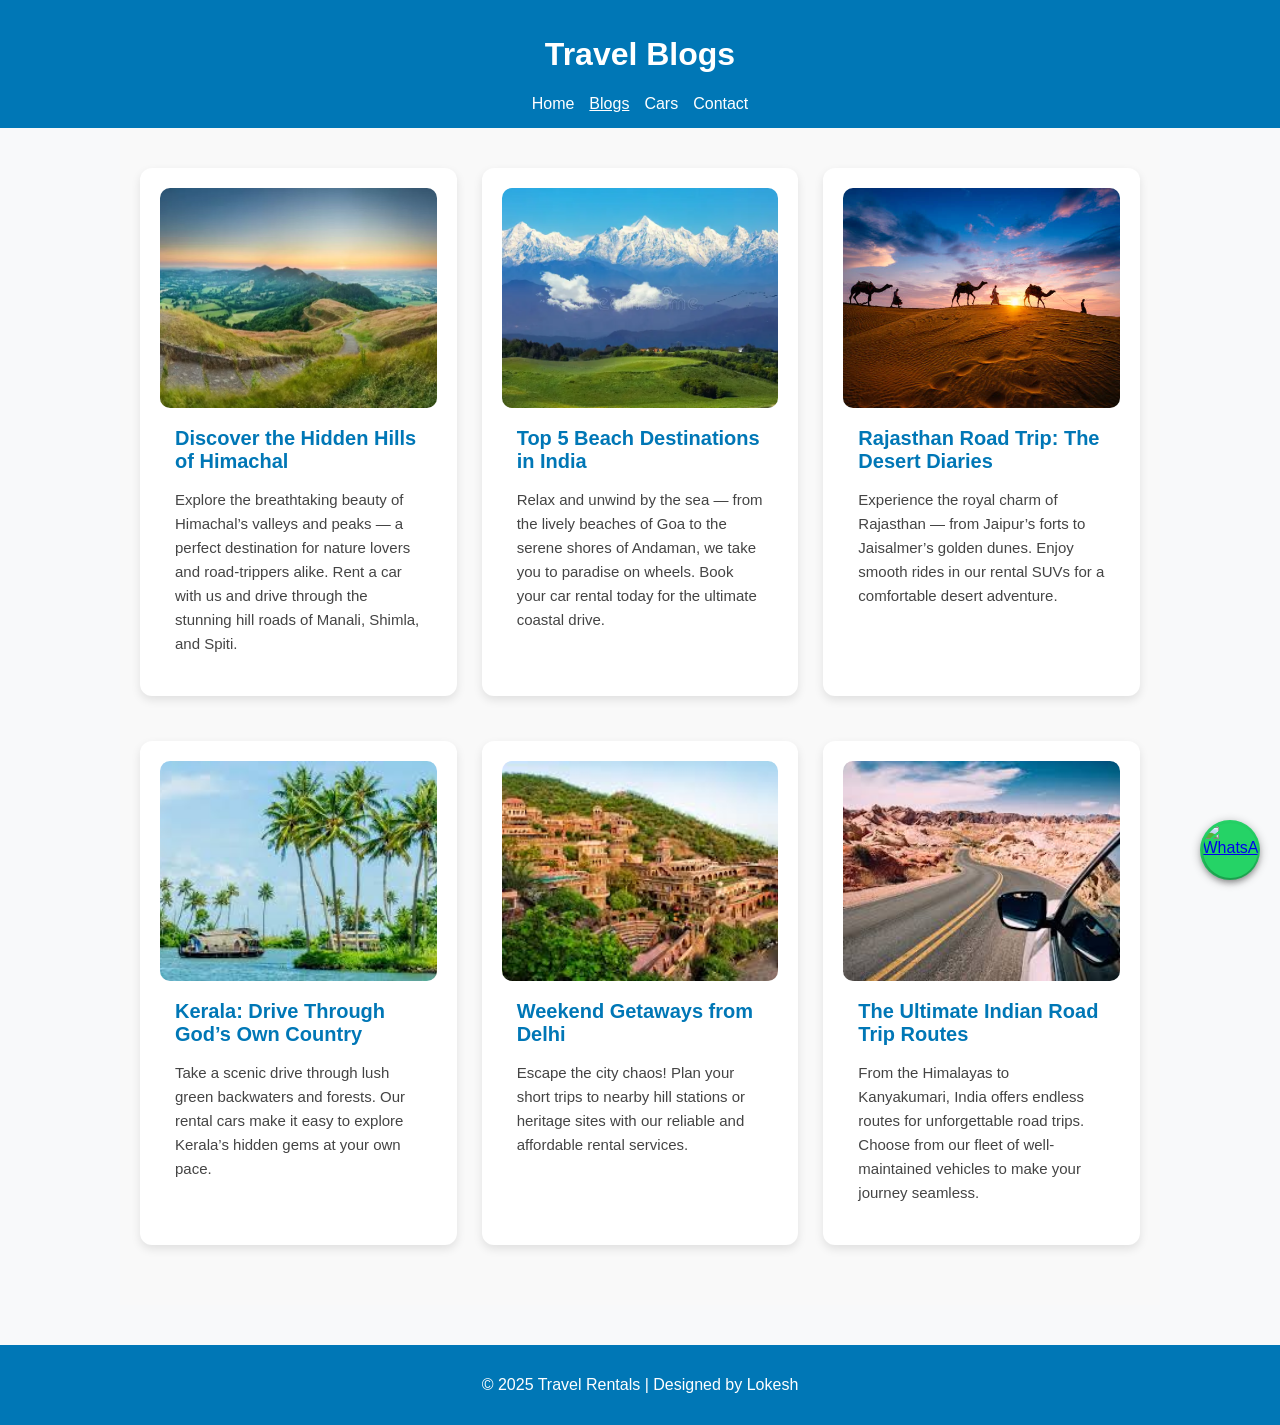
==== blogs.html @ 4d09bce2 "code added" ====
<!DOCTYPE html>
<html lang="en">
<head>
  <meta charset="UTF-8" />
  <meta name="viewport" content="width=device-width, initial-scale=1.0" />
  <title>Travel Blogs | Travel Rentals</title>
  <link rel="stylesheet" href="css/style.css" />
</head>
<body>
  <header>
    <h1>Travel Blogs</h1>
    <nav id="navbar">
      <a href="index.html">Home</a>
      <a href="blogs.html" class="active">Blogs</a>
      <a href="cars.html">Cars</a>
      <a href="contact.html">Contact</a>
    </nav>
  </header>

  <section class="blogs">
    <article>
      <img src="cars/uk hills.webp" alt="Himachal" />
      <h2>Discover the Hidden Hills of Himachal</h2>
      <p>Explore the breathtaking beauty of Himachal’s valleys and peaks — a perfect destination for nature lovers and road-trippers alike. Rent a car with us and drive through the stunning hill roads of Manali, Shimla, and Spiti.</p>
    </article>

    <article>
      <img src="cars/himmalaya-hills.webp" alt="Beach" />
      <h2>Top 5 Beach Destinations in India</h2>
      <p>Relax and unwind by the sea — from the lively beaches of Goa to the serene shores of Andaman, we take you to paradise on wheels. Book your car rental today for the ultimate coastal drive.</p>
    </article>

    <article>
      <img src="cars/desret.jpg" alt="Rajasthan Desert" />
      <h2>Rajasthan Road Trip: The Desert Diaries</h2>
      <p>Experience the royal charm of Rajasthan — from Jaipur’s forts to Jaisalmer’s golden dunes. Enjoy smooth rides in our rental SUVs for a comfortable desert adventure.</p>
    </article>

    <article>
      <img src="cars/kerala_images.jpg" alt="Kerala Forest" />
      <h2>Kerala: Drive Through God’s Own Country</h2>
      <p>Take a scenic drive through lush green backwaters and forests. Our rental cars make it easy to explore Kerala’s hidden gems at your own pace.</p>
    </article>

    <article>
      <img src="cars/delhi.jpg" alt="Delhi" />
      <h2>Weekend Getaways from Delhi</h2>
      <p>Escape the city chaos! Plan your short trips to nearby hill stations or heritage sites with our reliable and affordable rental services.</p>
    </article>

    <article>
      <img src="cars/road-routes.jpg" alt="Road Trip" />
      <h2>The Ultimate Indian Road Trip Routes</h2>
      <p>From the Himalayas to Kanyakumari, India offers endless routes for unforgettable road trips. Choose from our fleet of well-maintained vehicles to make your journey seamless.</p>
    </article>
  </section>

  <footer>
    <p>© 2025 Travel Rentals | Designed by Lokesh</p>
  </footer>

  <!-- WhatsApp Floating Button -->
  <a href="https://wa.me/9111442103?text=Hi!%20I%20want%20to%20book%20a%20car." class="whatsapp-float" target="_blank">
    <img src="https://cdn-icons-png.flaticon.com/512/733/733585.png" alt="WhatsApp" />
  </a>
</body>
</html>
---- css/style.css ----
body {
  margin: 0;
  font-family: "Poppins", sans-serif;
  background: #f8f9fa;
  color: #333;
}

header {
  background: #0077b6;
  color: white;
  text-align: center;
  padding: 15px 0;
}

nav {
  display: flex;
  justify-content: center;
  flex-wrap: wrap;
  gap: 15px;
}
nav a {
  color: white;
  text-decoration: none;
  font-weight: 500;
}
nav a.active, nav a:hover {
  text-decoration: underline;
}

.hero {
  text-align: center;
  padding: 50px 20px;
  background: url('https://source.unsplash.com/1600x600/?travel,road') no-repeat center/cover;
  color: white;
}
.hero h2 {
  font-size: 2em;
  margin-bottom: 10px;
}
.hero .btn {
  background: #ffb703;
  padding: 10px 20px;
  border-radius: 5px;
  color: #333;
  text-decoration: none;
  font-weight: 600;
}

.about, .blogs, .cars, .contact {
  padding: 30px 20px;
  max-width: 1000px;
  margin: auto;
}

.blogs article, .car-card {
  background: white;
  border-radius: 10px;
  box-shadow: 0 2px 8px rgba(0,0,0,0.1);
  margin-bottom: 20px;
  padding: 20px;
}
.blogs img, .car-card img {
  width: 100%;
  border-radius: 10px;
}

.book-btn {
  display: inline-block;
  background: #0077b6;
  color: white;
  padding: 10px 20px;
  border-radius: 5px;
  text-decoration: none;
  margin-top: 10px;
  transition: 0.3s;
}
.book-btn:hover {
  background: #005f8a;
}

footer {
  background: #0077b6;
  color: white;
  text-align: center;
  padding: 15px 0;
  margin-top: 40px;
}

.whatsapp-float {
  position: fixed;
  bottom: 80px;
  right: 20px;
  width: 60px;
  height: 60px;
  background-color: #25d366;
  border-radius: 50%;
  display: flex;
  align-items: center;
  justify-content: center;
  box-shadow: 0 2px 10px rgba(0,0,0,0.3);
  z-index: 999;
}
.whatsapp-float img {
  width: 35px;
  height: 35px;
}

.book-now {
  position: fixed;
  bottom: 20px;
  right: 20px;
  background: #ffb703;
  color: black;
  padding: 12px 20px;
  border-radius: 30px;
  font-weight: 600;
  text-decoration: none;
  box-shadow: 0 2px 10px rgba(0,0,0,0.3);
  z-index: 999;
  display: none; /* shown on scroll via JS */
}

/* Contact Form */
form {
  display: flex;
  flex-direction: column;
  gap: 10px;
}
input, textarea {
  width: 100%;
  padding: 10px;
  border-radius: 5px;
  border: 1px solid #ccc;
}
button {
  background: #0077b6;
  color: white;
  border: none;
  padding: 10px;
  border-radius: 5px;
  cursor: pointer;
}
button:hover {
  background: #005f8a;
}

/* Slider Section */
.slider-section {
  text-align: center;
  padding: 30px 15px;
}

.slider-container {
  position: relative;
  max-width: 1000px;
  margin: 20px auto;
  overflow: hidden;
  border-radius: 15px;
  box-shadow: 0 2px 10px rgba(0,0,0,0.2);
}

.slider {
  display: flex;
  transition: transform 0.6s ease-in-out;
}

.slider img {
  width: 100%;
  flex-shrink: 0;
  border-radius: 15px;
}

/* Arrows */
.slider-container button {
  position: absolute;
  top: 50%;
  transform: translateY(-50%);
  background-color: rgba(0,0,0,0.5);
  color: white;
  border: none;
  padding: 10px;
  font-size: 24px;
  cursor: pointer;
  border-radius: 50%;
  transition: background 0.3s;
}
.slider-container button:hover {
  background-color: rgba(0,0,0,0.7);
}
.prev {
  left: 15px;
}
.next {
  right: 15px;
}

/* Dots (optional pagination) */
.dots {
  text-align: center;
  margin-top: 10px;
}
.dot {
  height: 12px;
  width: 12px;
  margin: 0 5px;
  background-color: #bbb;
  border-radius: 50%;
  display: inline-block;
  transition: background-color 0.6s ease;
}
.active-dot {
  background-color: #0077b6;
}

@media (max-width: 768px) {
  .slider-container button {
    padding: 6px;
    font-size: 20px;
  }
}

/* ---------- Blogs Section ---------- */
.blogs {
  display: grid;
  grid-template-columns: repeat(auto-fit, minmax(300px, 1fr));
  gap: 25px;
  padding: 40px 20px;
  background: #f9f9f9;
}

.blogs article {
  background: #fff;
  border-radius: 12px;
  overflow: hidden;
  box-shadow: 0 4px 10px rgba(0,0,0,0.1);
  transition: transform 0.3s ease, box-shadow 0.3s ease;
}

.blogs article:hover {
  transform: translateY(-6px);
  box-shadow: 0 8px 20px rgba(0,0,0,0.2);
}

.blogs img {
  width: 100%;
  height: 220px;
  object-fit: cover;
}

.blogs h2 {
  font-size: 20px;
  margin: 15px;
  color: #0077b6;
}

.blogs p {
  font-size: 15px;
  color: #444;
  margin: 0 15px 20px;
  line-height: 1.6;
}

/* ---------- WhatsApp Floating Button ---------- */
.whatsapp-float {
  position: fixed;
  bottom: 20px;
  right: 20px;
  z-index: 100;
}

.whatsapp-float img {
  width: 55px;
  height: 55px;
  border-radius: 50%;
  box-shadow: 0 4px 6px rgba(0,0,0,0.3);
  transition: transform 0.3s;
}

.whatsapp-float img:hover {
  transform: scale(1.1);
}

/* ---------- Responsive ---------- */
@media (max-width: 768px) {
  .blogs {
    padding: 20px 10px;
  }

  .blogs h2 {
    font-size: 18px;
  }

  .blogs p {
    font-size: 14px;
  }

  .whatsapp-float img {
    width: 48px;
    height: 48px;
  }
}


/* Responsive */
@media (max-width: 768px) {
  .hero h2 { font-size: 1.6em; }
  .hero { padding: 40px 15px; }
  nav a { font-size: 0.9em; }
  .book-now { display: block; }
}
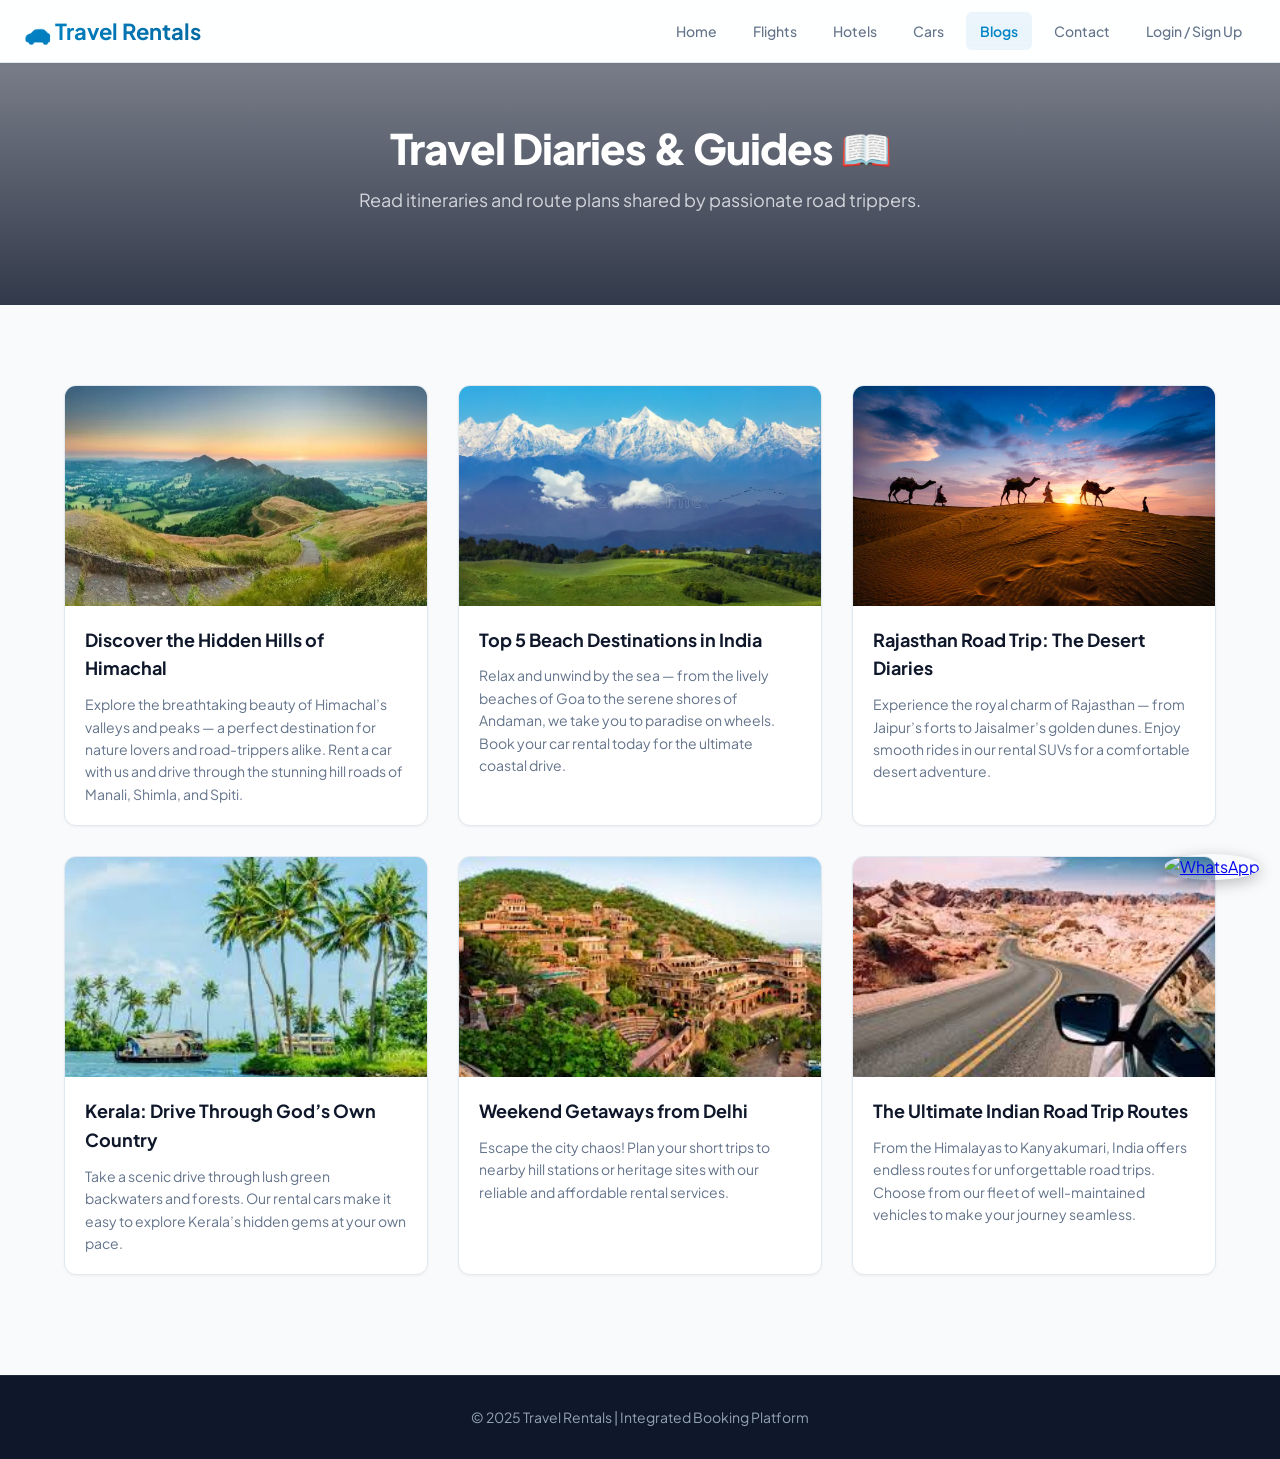
==== commit c9640982: "Upgrade Travel Rentals to Integrated Booking Platform with Flights, Hotels, Cars, Checkout, and Dash" ====
--- a/blogs.html
+++ b/blogs.html
@@ -8,60 +8,73 @@
 </head>
 <body>
   <header>
-    <h1>Travel Blogs</h1>
+    <h1>🚗 Travel Rentals</h1>
     <nav id="navbar">
       <a href="index.html">Home</a>
+      <a href="flights.html">Flights</a>
+      <a href="hotels.html">Hotels</a>
+      <a href="cars.html">Cars</a>
       <a href="blogs.html" class="active">Blogs</a>
-      <a href="cars.html">Cars</a>
       <a href="contact.html">Contact</a>
     </nav>
   </header>
 
-  <section class="blogs">
-    <article>
-      <img src="cars/uk hills.webp" alt="Himachal" />
-      <h2>Discover the Hidden Hills of Himachal</h2>
-      <p>Explore the breathtaking beauty of Himachal’s valleys and peaks — a perfect destination for nature lovers and road-trippers alike. Rent a car with us and drive through the stunning hill roads of Manali, Shimla, and Spiti.</p>
-    </article>
-
-    <article>
-      <img src="cars/himmalaya-hills.webp" alt="Beach" />
-      <h2>Top 5 Beach Destinations in India</h2>
-      <p>Relax and unwind by the sea — from the lively beaches of Goa to the serene shores of Andaman, we take you to paradise on wheels. Book your car rental today for the ultimate coastal drive.</p>
-    </article>
-
-    <article>
-      <img src="cars/desret.jpg" alt="Rajasthan Desert" />
-      <h2>Rajasthan Road Trip: The Desert Diaries</h2>
-      <p>Experience the royal charm of Rajasthan — from Jaipur’s forts to Jaisalmer’s golden dunes. Enjoy smooth rides in our rental SUVs for a comfortable desert adventure.</p>
-    </article>
-
-    <article>
-      <img src="cars/kerala_images.jpg" alt="Kerala Forest" />
-      <h2>Kerala: Drive Through God’s Own Country</h2>
-      <p>Take a scenic drive through lush green backwaters and forests. Our rental cars make it easy to explore Kerala’s hidden gems at your own pace.</p>
-    </article>
-
-    <article>
-      <img src="cars/delhi.jpg" alt="Delhi" />
-      <h2>Weekend Getaways from Delhi</h2>
-      <p>Escape the city chaos! Plan your short trips to nearby hill stations or heritage sites with our reliable and affordable rental services.</p>
-    </article>
-
-    <article>
-      <img src="cars/road-routes.jpg" alt="Road Trip" />
-      <h2>The Ultimate Indian Road Trip Routes</h2>
-      <p>From the Himalayas to Kanyakumari, India offers endless routes for unforgettable road trips. Choose from our fleet of well-maintained vehicles to make your journey seamless.</p>
-    </article>
+  <section class="hero" style="padding:60px 24px; background: linear-gradient(rgba(15,23,42,0.55), rgba(15,23,42,0.85)), url('https://images.unsplash.com/photo-1469854523086-cc02fe5d8800?auto=format&fit=crop&w=1200&q=80') no-repeat center/cover;">
+    <h2>Travel Diaries & Guides 📖</h2>
+    <p>Read itineraries and route plans shared by passionate road trippers.</p>
   </section>
 
+  <div style="max-width:1200px; margin: 40px auto 60px; padding:0 24px;">
+    <div class="blogs">
+      <article>
+        <img src="cars/uk hills.webp" alt="Himachal" />
+        <h2>Discover the Hidden Hills of Himachal</h2>
+        <p>Explore the breathtaking beauty of Himachal’s valleys and peaks — a perfect destination for nature lovers and road-trippers alike. Rent a car with us and drive through the stunning hill roads of Manali, Shimla, and Spiti.</p>
+      </article>
+
+      <article>
+        <img src="cars/himmalaya-hills.webp" alt="Beach" />
+        <h2>Top 5 Beach Destinations in India</h2>
+        <p>Relax and unwind by the sea — from the lively beaches of Goa to the serene shores of Andaman, we take you to paradise on wheels. Book your car rental today for the ultimate coastal drive.</p>
+      </article>
+
+      <article>
+        <img src="cars/desret.jpg" alt="Rajasthan Desert" />
+        <h2>Rajasthan Road Trip: The Desert Diaries</h2>
+        <p>Experience the royal charm of Rajasthan — from Jaipur’s forts to Jaisalmer’s golden dunes. Enjoy smooth rides in our rental SUVs for a comfortable desert adventure.</p>
+      </article>
+
+      <article>
+        <img src="cars/kerala_images.jpg" alt="Kerala Forest" />
+        <h2>Kerala: Drive Through God’s Own Country</h2>
+        <p>Take a scenic drive through lush green backwaters and forests. Our rental cars make it easy to explore Kerala’s hidden gems at your own pace.</p>
+      </article>
+
+      <article>
+        <img src="cars/delhi.jpg" alt="Delhi" />
+        <h2>Weekend Getaways from Delhi</h2>
+        <p>Escape the city chaos! Plan your short trips to nearby hill stations or heritage sites with our reliable and affordable rental services.</p>
+      </article>
+
+      <article>
+        <img src="cars/road-routes.jpg" alt="Road Trip" />
+        <h2>The Ultimate Indian Road Trip Routes</h2>
+        <p>From the Himalayas to Kanyakumari, India offers endless routes for unforgettable road trips. Choose from our fleet of well-maintained vehicles to make your journey seamless.</p>
+      </article>
+    </div>
+  </div>
+
   <footer>
-    <p>© 2025 Travel Rentals | Designed by Lokesh</p>
+    <p>© 2025 Travel Rentals | Integrated Booking Platform</p>
   </footer>
 
   <!-- WhatsApp Floating Button -->
   <a href="https://wa.me/9111442103?text=Hi!%20I%20want%20to%20book%20a%20car." class="whatsapp-float" target="_blank">
     <img src="https://cdn-icons-png.flaticon.com/512/733/733585.png" alt="WhatsApp" />
   </a>
+
+  <script src="js/db.js"></script>
+  <script src="js/auth.js"></script>
+  <script src="js/app.js"></script>
 </body>
 </html>
--- a/css/style.css
+++ b/css/style.css
@@ -1,244 +1,1299 @@
+/* Travel Rentals Modern Design System & Style Sheets */
+
+@import url('https://fonts.googleapis.com/css2?family=Plus+Jakarta+Sans:wght@300;400;500;600;700&display=swap');
+
+:root {
+  --primary: #0284c7;        /* Sky Blue */
+  --primary-dark: #0369a1;   /* Dark Sky Blue */
+  --secondary: #f59e0b;      /* Warm Amber Accent */
+  --secondary-hover: #d97706;
+  --bg-main: #f8fafc;        /* Slate Light */
+  --bg-card: #ffffff;
+  --text-main: #0f172a;      /* Dark Slate */
+  --text-muted: #64748b;
+  --text-light: #f1f5f9;
+  --border: #e2e8f0;
+  --success: #10b981;
+  --danger: #ef4444;
+  --shadow-sm: 0 1px 3px rgba(0,0,0,0.05);
+  --shadow-md: 0 4px 15px -3px rgba(0,0,0,0.08), 0 2px 6px -2px rgba(0,0,0,0.04);
+  --shadow-lg: 0 10px 25px -5px rgba(0,0,0,0.1), 0 8px 10px -6px rgba(0,0,0,0.05);
+  --radius-sm: 6px;
+  --radius-md: 12px;
+  --radius-lg: 20px;
+  --font: 'Plus Jakarta Sans', sans-serif;
+  --transition: all 0.3s cubic-bezier(0.4, 0, 0.2, 1);
+}
+
+/* Base Styles */
+* {
+  box-sizing: border-box;
+  margin: 0;
+  padding: 0;
+}
+
 body {
-  margin: 0;
-  font-family: "Poppins", sans-serif;
-  background: #f8f9fa;
-  color: #333;
-}
-
+  font-family: var(--font);
+  background-color: var(--bg-main);
+  color: var(--text-main);
+  line-height: 1.6;
+  display: flex;
+  flex-direction: column;
+  min-height: 100vh;
+}
+
+/* Header & Nav */
 header {
-  background: #0077b6;
+  background: rgba(255, 255, 255, 0.85);
+  backdrop-filter: blur(12px);
+  -webkit-backdrop-filter: blur(12px);
+  border-bottom: 1px solid var(--border);
+  position: sticky;
+  top: 0;
+  z-index: 1000;
+  padding: 12px 24px;
+  display: flex;
+  justify-content: space-between;
+  align-items: center;
+  box-shadow: var(--shadow-sm);
+  transition: var(--transition);
+}
+
+header h1 {
+  font-size: 22px;
+  font-weight: 700;
+  background: linear-gradient(135deg, var(--primary), var(--primary-dark));
+  -webkit-background-clip: text;
+  -webkit-text-fill-color: transparent;
+  display: flex;
+  align-items: center;
+  gap: 8px;
+}
+
+nav {
+  display: flex;
+  align-items: center;
+  gap: 8px;
+}
+
+nav a {
+  color: var(--text-muted);
+  text-decoration: none;
+  font-weight: 500;
+  font-size: 14px;
+  padding: 8px 14px;
+  border-radius: var(--radius-sm);
+  transition: var(--transition);
+}
+
+nav a:hover {
+  color: var(--primary);
+  background: rgba(2, 132, 199, 0.05);
+}
+
+nav a.active {
+  color: var(--primary);
+  background: rgba(2, 132, 199, 0.08);
+  font-weight: 600;
+}
+
+/* Nav Cart Badge */
+.cart-badge {
+  background: var(--danger);
+  color: white;
+  border-radius: 50%;
+  padding: 2px 7px;
+  font-size: 11px;
+  font-weight: 700;
+  margin-left: 4px;
+  display: inline-block;
+  vertical-align: middle;
+}
+
+/* Hero Section */
+.hero {
+  padding: 100px 24px;
+  background: linear-gradient(rgba(15, 23, 42, 0.65), rgba(15, 23, 42, 0.85)), 
+              url('https://images.unsplash.com/photo-1506012787146-f92b2d7d6d96?auto=format&fit=crop&w=1600&q=80') no-repeat center center/cover;
   color: white;
   text-align: center;
-  padding: 15px 0;
-}
-
-nav {
-  display: flex;
-  justify-content: center;
-  flex-wrap: wrap;
-  gap: 15px;
-}
-nav a {
-  color: white;
+  position: relative;
+  overflow: hidden;
+}
+
+.hero h2 {
+  font-size: 42px;
+  font-weight: 800;
+  margin-bottom: 12px;
+  letter-spacing: -1px;
+  line-height: 1.2;
+}
+
+.hero p {
+  font-size: 18px;
+  color: rgba(241, 245, 249, 0.8);
+  max-width: 600px;
+  margin: 0 auto 30px;
+}
+
+.hero .btn {
+  background: var(--secondary);
+  color: var(--text-main);
+  padding: 12px 28px;
+  border-radius: var(--radius-sm);
   text-decoration: none;
-  font-weight: 500;
-}
-nav a.active, nav a:hover {
-  text-decoration: underline;
-}
-
-.hero {
-  text-align: center;
-  padding: 50px 20px;
-  background: url('https://source.unsplash.com/1600x600/?travel,road') no-repeat center/cover;
-  color: white;
-}
-.hero h2 {
-  font-size: 2em;
-  margin-bottom: 10px;
-}
-.hero .btn {
-  background: #ffb703;
-  padding: 10px 20px;
-  border-radius: 5px;
-  color: #333;
-  text-decoration: none;
-  font-weight: 600;
-}
-
-.about, .blogs, .cars, .contact {
-  padding: 30px 20px;
+  font-weight: 600;
+  font-size: 15px;
+  box-shadow: 0 4px 14px rgba(245, 158, 11, 0.4);
+  transition: var(--transition);
+  border: none;
+  cursor: pointer;
+  display: inline-block;
+}
+
+.hero .btn:hover {
+  background: var(--secondary-hover);
+  transform: translateY(-2px);
+}
+
+/* Dynamic Tabbed Search Panel */
+.search-panel {
   max-width: 1000px;
-  margin: auto;
-}
-
-.blogs article, .car-card {
-  background: white;
-  border-radius: 10px;
-  box-shadow: 0 2px 8px rgba(0,0,0,0.1);
+  margin: -40px auto 40px;
+  position: relative;
+  z-index: 10;
+  padding: 0 16px;
+}
+
+.search-tabs {
+  display: flex;
+  background: #f1f5f9;
+  border-radius: var(--radius-md) var(--radius-md) 0 0;
+  overflow: hidden;
+  max-width: fit-content;
+}
+
+.search-tab-btn {
+  background: none;
+  border: none;
+  padding: 12px 24px;
+  font-family: var(--font);
+  font-size: 14px;
+  font-weight: 600;
+  color: var(--text-muted);
+  cursor: pointer;
+  display: flex;
+  align-items: center;
+  gap: 8px;
+  transition: var(--transition);
+}
+
+.search-tab-btn.active {
+  background: var(--bg-card);
+  color: var(--primary);
+}
+
+.search-tab-content {
+  background: var(--bg-card);
+  border-radius: 0 var(--radius-md) var(--radius-md) var(--radius-md);
+  padding: 24px;
+  box-shadow: var(--shadow-lg);
+  border: 1px solid var(--border);
+}
+
+.search-tab-pane {
+  display: none;
+}
+
+.search-tab-pane.active {
+  display: block;
+}
+
+.search-grid {
+  display: grid;
+  grid-template-columns: repeat(auto-fit, minmax(200px, 1fr));
+  gap: 16px;
   margin-bottom: 20px;
-  padding: 20px;
-}
-.blogs img, .car-card img {
+}
+
+.search-field {
+  display: flex;
+  flex-direction: column;
+  gap: 6px;
+}
+
+.search-field label {
+  font-size: 12px;
+  font-weight: 600;
+  color: var(--text-muted);
+  text-transform: uppercase;
+}
+
+.search-field input, .search-field select {
+  padding: 10px 12px;
+  border: 1px solid var(--border);
+  border-radius: var(--radius-sm);
+  font-family: var(--font);
+  font-size: 14px;
+  background: #f8fafc;
+  outline: none;
+  transition: var(--transition);
+}
+
+.search-field input:focus, .search-field select:focus {
+  border-color: var(--primary);
+  background: #fff;
+  box-shadow: 0 0 0 3px rgba(2, 132, 199, 0.15);
+}
+
+.search-submit-btn {
   width: 100%;
-  border-radius: 10px;
-}
-
-.book-btn {
-  display: inline-block;
-  background: #0077b6;
-  color: white;
-  padding: 10px 20px;
-  border-radius: 5px;
-  text-decoration: none;
-  margin-top: 10px;
-  transition: 0.3s;
-}
-.book-btn:hover {
-  background: #005f8a;
-}
-
-footer {
-  background: #0077b6;
-  color: white;
-  text-align: center;
-  padding: 15px 0;
-  margin-top: 40px;
-}
-
-.whatsapp-float {
-  position: fixed;
-  bottom: 80px;
-  right: 20px;
-  width: 60px;
-  height: 60px;
-  background-color: #25d366;
-  border-radius: 50%;
-  display: flex;
-  align-items: center;
-  justify-content: center;
-  box-shadow: 0 2px 10px rgba(0,0,0,0.3);
-  z-index: 999;
-}
-.whatsapp-float img {
-  width: 35px;
-  height: 35px;
-}
-
-.book-now {
-  position: fixed;
-  bottom: 20px;
-  right: 20px;
-  background: #ffb703;
-  color: black;
-  padding: 12px 20px;
-  border-radius: 30px;
-  font-weight: 600;
-  text-decoration: none;
-  box-shadow: 0 2px 10px rgba(0,0,0,0.3);
-  z-index: 999;
-  display: none; /* shown on scroll via JS */
-}
-
-/* Contact Form */
-form {
-  display: flex;
-  flex-direction: column;
-  gap: 10px;
-}
-input, textarea {
-  width: 100%;
-  padding: 10px;
-  border-radius: 5px;
-  border: 1px solid #ccc;
-}
-button {
-  background: #0077b6;
+  background: var(--primary);
   color: white;
   border: none;
-  padding: 10px;
-  border-radius: 5px;
+  padding: 12px;
+  font-family: var(--font);
+  font-size: 15px;
+  font-weight: 600;
+  border-radius: var(--radius-sm);
   cursor: pointer;
-}
-button:hover {
-  background: #005f8a;
+  transition: var(--transition);
+  display: flex;
+  align-items: center;
+  justify-content: center;
+  gap: 8px;
+}
+
+.search-submit-btn:hover {
+  background: var(--primary-dark);
 }
 
 /* Slider Section */
 .slider-section {
   text-align: center;
-  padding: 30px 15px;
+  padding: 60px 24px;
+  max-width: 1200px;
+  margin: 0 auto;
+}
+
+.slider-section h2 {
+  font-size: 28px;
+  font-weight: 700;
+  margin-bottom: 8px;
 }
 
 .slider-container {
   position: relative;
   max-width: 1000px;
-  margin: 20px auto;
+  margin: 30px auto 0;
   overflow: hidden;
-  border-radius: 15px;
-  box-shadow: 0 2px 10px rgba(0,0,0,0.2);
+  border-radius: var(--radius-lg);
+  box-shadow: var(--shadow-lg);
 }
 
 .slider {
   display: flex;
-  transition: transform 0.6s ease-in-out;
+  transition: transform 0.6s cubic-bezier(0.4, 0, 0.2, 1);
 }
 
 .slider img {
   width: 100%;
+  height: 480px;
+  object-fit: cover;
   flex-shrink: 0;
-  border-radius: 15px;
-}
-
-/* Arrows */
+}
+
 .slider-container button {
   position: absolute;
   top: 50%;
   transform: translateY(-50%);
-  background-color: rgba(0,0,0,0.5);
+  background: rgba(15, 23, 42, 0.6);
   color: white;
   border: none;
-  padding: 10px;
-  font-size: 24px;
+  width: 44px;
+  height: 44px;
+  font-size: 20px;
   cursor: pointer;
   border-radius: 50%;
-  transition: background 0.3s;
-}
+  display: flex;
+  align-items: center;
+  justify-content: center;
+  backdrop-filter: blur(4px);
+  transition: var(--transition);
+}
+
 .slider-container button:hover {
-  background-color: rgba(0,0,0,0.7);
-}
-.prev {
-  left: 15px;
-}
-.next {
+  background: rgba(15, 23, 42, 0.9);
+}
+
+.prev { left: 20px; }
+.next { right: 20px; }
+
+/* Main Content Areas */
+.about, .contact, .login-container {
+  padding: 60px 24px;
+  max-width: 800px;
+  margin: 0 auto;
+}
+
+.about h2, .contact h2 {
+  font-size: 28px;
+  text-align: center;
+  margin-bottom: 12px;
+}
+
+.about p {
+  text-align: center;
+  color: var(--text-muted);
+  font-size: 16px;
+  max-width: 600px;
+  margin: 0 auto;
+}
+
+/* Grids for Listings */
+.results-container {
+  max-width: 1200px;
+  margin: 0 auto 60px;
+  padding: 0 24px;
+  display: grid;
+  grid-template-columns: 280px 1fr;
+  gap: 30px;
+}
+
+/* Filters Sidebar */
+.filters-sidebar {
+  background: var(--bg-card);
+  border: 1px solid var(--border);
+  border-radius: var(--radius-md);
+  padding: 20px;
+  box-shadow: var(--shadow-sm);
+  height: fit-content;
+  position: sticky;
+  top: 90px;
+}
+
+.filters-sidebar h3 {
+  font-size: 16px;
+  font-weight: 700;
+  margin-bottom: 20px;
+  border-bottom: 1px solid var(--border);
+  padding-bottom: 10px;
+}
+
+.filter-group {
+  margin-bottom: 20px;
+}
+
+.filter-group label {
+  display: block;
+  font-size: 13px;
+  font-weight: 600;
+  color: var(--text-muted);
+  margin-bottom: 8px;
+}
+
+.filter-group select, .filter-group input {
+  width: 100%;
+  padding: 8px 12px;
+  border: 1px solid var(--border);
+  border-radius: var(--radius-sm);
+  font-family: var(--font);
+  font-size: 13px;
+}
+
+/* Listing Grids */
+.listings-grid {
+  display: grid;
+  grid-template-columns: repeat(auto-fill, minmax(280px, 1fr));
+  gap: 24px;
+}
+
+.listings-list {
+  display: flex;
+  flex-direction: column;
+  gap: 20px;
+}
+
+/* Cards Layouts */
+.car-card, .hotel-card, .flight-card {
+  background: var(--bg-card);
+  border: 1px solid var(--border);
+  border-radius: var(--radius-md);
+  overflow: hidden;
+  box-shadow: var(--shadow-sm);
+  transition: var(--transition);
+  display: flex;
+  flex-direction: column;
+}
+
+.car-card:hover, .hotel-card:hover, .flight-card:hover {
+  transform: translateY(-4px);
+  box-shadow: var(--shadow-lg);
+  border-color: rgba(2, 132, 199, 0.2);
+}
+
+.car-card img, .hotel-card img {
+  width: 100%;
+  height: 200px;
+  object-fit: cover;
+}
+
+.card-content {
+  padding: 20px;
+  display: flex;
+  flex-direction: column;
+  flex-grow: 1;
+}
+
+.card-title {
+  font-size: 18px;
+  font-weight: 700;
+  margin-bottom: 6px;
+}
+
+.card-meta {
+  font-size: 13px;
+  color: var(--text-muted);
+  margin-bottom: 12px;
+  display: flex;
+  flex-wrap: wrap;
+  gap: 8px;
+}
+
+.meta-badge {
+  background: #f1f5f9;
+  padding: 2px 8px;
+  border-radius: 4px;
+  font-weight: 500;
+}
+
+.amenity-list {
+  display: flex;
+  flex-wrap: wrap;
+  gap: 6px;
+  margin-bottom: 16px;
+}
+
+.amenity-badge {
+  font-size: 11px;
+  background: #f0fdf4;
+  color: #166534;
+  padding: 3px 8px;
+  border-radius: 9999px;
+  font-weight: 600;
+  border: 1px solid #bbf7d0;
+}
+
+.rating-stars {
+  color: #fbbf24;
+  font-size: 14px;
+  margin-bottom: 8px;
+  display: flex;
+  align-items: center;
+  gap: 4px;
+}
+
+.rating-text {
+  font-size: 12px;
+  color: var(--text-muted);
+  font-weight: 500;
+}
+
+.price-container {
+  margin-top: auto;
+  border-top: 1px solid var(--border);
+  padding-top: 14px;
+  display: flex;
+  justify-content: space-between;
+  align-items: flex-end;
+}
+
+.price-label {
+  font-size: 11px;
+  color: var(--text-muted);
+  text-transform: uppercase;
+  font-weight: 600;
+}
+
+.price-value {
+  font-size: 20px;
+  font-weight: 800;
+  color: var(--primary-dark);
+}
+
+.book-btn {
+  display: block;
+  background: var(--primary);
+  color: white;
+  text-align: center;
+  padding: 10px;
+  border-radius: var(--radius-sm);
+  text-decoration: none;
+  font-weight: 600;
+  font-size: 14px;
+  margin-top: 12px;
+  border: none;
+  cursor: pointer;
+  transition: var(--transition);
+}
+
+.book-btn:hover {
+  background: var(--primary-dark);
+}
+
+/* Flights Special Card Layout (List Mode) */
+.flight-card {
+  flex-direction: row;
+  align-items: center;
+  padding: 20px;
+}
+
+.flight-info {
+  display: grid;
+  grid-template-columns: 80px 1fr 120px 1fr 140px;
+  gap: 15px;
+  align-items: center;
+  flex-grow: 1;
+}
+
+.flight-logo-code {
+  display: flex;
+  flex-direction: column;
+  align-items: center;
+  text-align: center;
+}
+
+.flight-logo {
+  font-size: 28px;
+}
+
+.flight-code {
+  font-size: 12px;
+  font-weight: 700;
+  color: var(--text-muted);
+  margin-top: 4px;
+}
+
+.flight-time-box {
+  display: flex;
+  flex-direction: column;
+}
+
+.flight-time {
+  font-size: 18px;
+  font-weight: 700;
+}
+
+.flight-airport {
+  font-size: 12px;
+  color: var(--text-muted);
+}
+
+.flight-duration-box {
+  text-align: center;
+  position: relative;
+}
+
+.flight-duration {
+  font-size: 12px;
+  color: var(--text-muted);
+  font-weight: 500;
+}
+
+.flight-stops-line {
+  height: 2px;
+  background: var(--border);
+  position: relative;
+  margin: 6px 0;
+}
+
+.flight-stops-dot {
+  width: 6px;
+  height: 6px;
+  background: var(--primary);
+  border-radius: 50%;
+  position: absolute;
+  top: -2px;
+  left: 50%;
+  transform: translateX(-50%);
+}
+
+.flight-stops {
+  font-size: 11px;
+  font-weight: 600;
+  color: var(--text-muted);
+}
+
+.flight-status-badge {
+  font-size: 11px;
+  font-weight: 700;
+  padding: 3px 8px;
+  border-radius: 4px;
+  width: fit-content;
+}
+
+.status-ontime {
+  background: #ecfdf5;
+  color: #065f46;
+}
+
+.status-delayed {
+  background: #fef2f2;
+  color: #991b1b;
+}
+
+.flight-action-box {
+  display: flex;
+  flex-direction: column;
+  align-items: flex-end;
+  border-left: 1px solid var(--border);
+  padding-left: 20px;
+  justify-content: center;
+}
+
+.flight-class-selector {
+  margin-bottom: 8px;
+  padding: 4px 8px;
+  font-family: var(--font);
+  font-size: 12px;
+  font-weight: 600;
+  border-radius: 4px;
+  border-color: var(--border);
+}
+
+/* Price Tracking Widget */
+.price-tracking-widget {
+  background: #f0fdfa;
+  border: 1px solid #ccfbf1;
+  border-radius: var(--radius-md);
+  padding: 16px;
+  margin-bottom: 24px;
+  display: flex;
+  justify-content: space-between;
+  align-items: center;
+}
+
+.tracking-info h4 {
+  font-size: 14px;
+  font-weight: 700;
+  color: #0f766e;
+}
+
+.tracking-info p {
+  font-size: 12px;
+  color: #115e59;
+}
+
+/* Switch styling */
+.switch {
+  position: relative;
+  display: inline-block;
+  width: 50px;
+  height: 26px;
+}
+
+.switch input {
+  opacity: 0;
+  width: 0;
+  height: 0;
+}
+
+.slider-toggle {
+  position: absolute;
+  cursor: pointer;
+  top: 0;
+  left: 0;
+  right: 0;
+  bottom: 0;
+  background-color: #cbd5e1;
+  transition: .4s;
+  border-radius: 34px;
+}
+
+.slider-toggle:before {
+  position: absolute;
+  content: "";
+  height: 18px;
+  width: 18px;
+  left: 4px;
+  bottom: 4px;
+  background-color: white;
+  transition: .4s;
+  border-radius: 50%;
+}
+
+input:checked + .slider-toggle {
+  background-color: #0d9488;
+}
+
+input:checked + .slider-toggle:before {
+  transform: translateX(24px);
+}
+
+/* Modal and Detail Dialogs */
+.modal-overlay {
+  position: fixed;
+  top: 0;
+  left: 0;
+  right: 0;
+  bottom: 0;
+  background: rgba(15, 23, 42, 0.6);
+  backdrop-filter: blur(4px);
+  display: none;
+  align-items: center;
+  justify-content: center;
+  z-index: 2000;
+  padding: 16px;
+}
+
+.modal-content {
+  background: var(--bg-card);
+  border-radius: var(--radius-md);
+  max-width: 600px;
+  width: 100%;
+  padding: 24px;
+  box-shadow: var(--shadow-lg);
+  border: 1px solid var(--border);
+  position: relative;
+  animation: modalIn 0.3s ease;
+}
+
+@keyframes modalIn {
+  from { opacity: 0; transform: scale(0.95); }
+  to { opacity: 1; transform: scale(1); }
+}
+
+.modal-close {
+  position: absolute;
+  top: 16px;
+  right: 16px;
+  font-size: 20px;
+  border: none;
+  background: none;
+  cursor: pointer;
+  color: var(--text-muted);
+}
+
+/* Checkout View */
+.checkout-layout {
+  max-width: 1100px;
+  margin: 40px auto 60px;
+  padding: 0 24px;
+  display: grid;
+  grid-template-columns: 1fr 380px;
+  gap: 30px;
+}
+
+.checkout-section {
+  background: var(--bg-card);
+  border: 1px solid var(--border);
+  border-radius: var(--radius-md);
+  padding: 24px;
+  margin-bottom: 24px;
+  box-shadow: var(--shadow-sm);
+}
+
+.checkout-section h3 {
+  font-size: 18px;
+  font-weight: 700;
+  margin-bottom: 16px;
+  display: flex;
+  align-items: center;
+  gap: 8px;
+}
+
+.checkout-item {
+  display: flex;
+  gap: 16px;
+  border-bottom: 1px solid var(--border);
+  padding-bottom: 16px;
+  margin-bottom: 16px;
+  position: relative;
+}
+
+.checkout-item:last-child {
+  border-bottom: none;
+  padding-bottom: 0;
+  margin-bottom: 0;
+}
+
+.checkout-item-img {
+  width: 100px;
+  height: 70px;
+  object-fit: cover;
+  border-radius: var(--radius-sm);
+}
+
+.checkout-item-details {
+  flex-grow: 1;
+}
+
+.checkout-item-title {
+  font-weight: 700;
+  font-size: 15px;
+}
+
+.checkout-item-meta {
+  font-size: 12px;
+  color: var(--text-muted);
+}
+
+.checkout-item-price {
+  font-weight: 700;
+  color: var(--primary-dark);
+}
+
+.remove-cart-item {
+  position: absolute;
+  top: 0;
+  right: 0;
+  background: none;
+  border: none;
+  color: var(--danger);
+  cursor: pointer;
+  font-size: 13px;
+  font-weight: 500;
+}
+
+.summary-sidebar {
+  background: var(--bg-card);
+  border: 1px solid var(--border);
+  border-radius: var(--radius-md);
+  padding: 24px;
+  box-shadow: var(--shadow-sm);
+  height: fit-content;
+  position: sticky;
+  top: 90px;
+}
+
+.summary-row {
+  display: flex;
+  justify-content: space-between;
+  margin-bottom: 12px;
+  font-size: 14px;
+}
+
+.summary-total {
+  border-top: 1px solid var(--border);
+  padding-top: 16px;
+  margin-top: 16px;
+  font-size: 18px;
+  font-weight: 800;
+  display: flex;
+  justify-content: space-between;
+}
+
+/* Forms (Contact, Login, Payment) */
+form {
+  display: flex;
+  flex-direction: column;
+  gap: 16px;
+}
+
+.form-group {
+  display: flex;
+  flex-direction: column;
+  gap: 6px;
+}
+
+.form-group label {
+  font-size: 13px;
+  font-weight: 600;
+}
+
+.form-group input, .form-group textarea, .form-group select {
+  padding: 10px 14px;
+  border: 1px solid var(--border);
+  border-radius: var(--radius-sm);
+  font-family: var(--font);
+  font-size: 14px;
+  outline: none;
+}
+
+.form-group input:focus, .form-group textarea:focus {
+  border-color: var(--primary);
+  box-shadow: 0 0 0 3px rgba(2, 132, 199, 0.15);
+}
+
+/* Login/Signup Screen Styles */
+.auth-box {
+  background: var(--bg-card);
+  border: 1px solid var(--border);
+  border-radius: var(--radius-md);
+  padding: 32px;
+  box-shadow: var(--shadow-lg);
+  max-width: 450px;
+  margin: 60px auto;
+}
+
+.auth-tabs {
+  display: flex;
+  border-bottom: 1px solid var(--border);
+  margin-bottom: 24px;
+}
+
+.auth-tab-btn {
+  flex: 1;
+  background: none;
+  border: none;
+  padding: 10px;
+  font-family: var(--font);
+  font-size: 15px;
+  font-weight: 600;
+  color: var(--text-muted);
+  cursor: pointer;
+  border-bottom: 2px solid transparent;
+}
+
+.auth-tab-btn.active {
+  color: var(--primary);
+  border-bottom-color: var(--primary);
+}
+
+/* User Dashboard Layout */
+.dashboard-layout {
+  max-width: 1200px;
+  margin: 40px auto 60px;
+  padding: 0 24px;
+  display: grid;
+  grid-template-columns: 280px 1fr;
+  gap: 30px;
+}
+
+.dashboard-sidebar {
+  background: var(--bg-card);
+  border: 1px solid var(--border);
+  border-radius: var(--radius-md);
+  padding: 24px;
+  box-shadow: var(--shadow-sm);
+  height: fit-content;
+}
+
+.user-avatar-section {
+  text-align: center;
+  margin-bottom: 24px;
+  border-bottom: 1px solid var(--border);
+  padding-bottom: 20px;
+}
+
+.avatar-circle {
+  width: 70px;
+  height: 70px;
+  background: linear-gradient(135deg, var(--primary), var(--primary-dark));
+  border-radius: 50%;
+  color: white;
+  font-size: 28px;
+  display: flex;
+  align-items: center;
+  justify-content: center;
+  margin: 0 auto 12px;
+}
+
+.avatar-name {
+  font-weight: 700;
+  font-size: 16px;
+}
+
+.avatar-email {
+  font-size: 12px;
+  color: var(--text-muted);
+}
+
+.dashboard-menu {
+  display: flex;
+  flex-direction: column;
+  gap: 6px;
+}
+
+.dashboard-menu-btn {
+  background: none;
+  border: none;
+  padding: 10px 14px;
+  border-radius: var(--radius-sm);
+  font-family: var(--font);
+  font-size: 14px;
+  font-weight: 600;
+  color: var(--text-muted);
+  text-align: left;
+  cursor: pointer;
+  transition: var(--transition);
+  display: flex;
+  align-items: center;
+  gap: 10px;
+}
+
+.dashboard-menu-btn:hover, .dashboard-menu-btn.active {
+  background: rgba(2, 132, 199, 0.08);
+  color: var(--primary);
+}
+
+.dashboard-content-pane {
+  display: none;
+}
+
+.dashboard-content-pane.active {
+  display: block;
+}
+
+/* Payment Saved Cards list */
+.saved-cards-list {
+  display: grid;
+  grid-template-columns: repeat(auto-fill, minmax(240px, 1fr));
+  gap: 16px;
+  margin-bottom: 20px;
+}
+
+.saved-card-item {
+  background: linear-gradient(135deg, #1e293b, #0f172a);
+  color: white;
+  border-radius: var(--radius-md);
+  padding: 20px;
+  position: relative;
+  box-shadow: var(--shadow-md);
+  aspect-ratio: 1.6 / 1;
+  display: flex;
+  flex-direction: column;
+  justify-content: space-between;
+}
+
+.card-header-logo {
+  display: flex;
+  justify-content: space-between;
+  align-items: center;
+}
+
+.card-chip {
+  width: 32px;
+  height: 24px;
+  background: #fbbf24;
+  border-radius: 4px;
+}
+
+.card-brand {
+  font-weight: 800;
+  font-style: italic;
+  font-size: 16px;
+}
+
+.card-number-dots {
+  font-size: 16px;
+  letter-spacing: 2px;
+  margin: 12px 0;
+}
+
+.card-footer-info {
+  display: flex;
+  justify-content: space-between;
+  font-size: 11px;
+  color: #94a3b8;
+}
+
+.card-holder-name {
+  font-weight: 600;
+  color: white;
+  text-transform: uppercase;
+}
+
+.card-delete-icon-btn {
+  position: absolute;
+  top: 15px;
   right: 15px;
-}
-
-/* Dots (optional pagination) */
-.dots {
-  text-align: center;
-  margin-top: 10px;
-}
-.dot {
-  height: 12px;
-  width: 12px;
-  margin: 0 5px;
-  background-color: #bbb;
+  background: rgba(255,255,255,0.15);
+  border: none;
+  color: #ef4444;
+  width: 24px;
+  height: 24px;
   border-radius: 50%;
-  display: inline-block;
-  transition: background-color 0.6s ease;
-}
-.active-dot {
-  background-color: #0077b6;
-}
-
-@media (max-width: 768px) {
-  .slider-container button {
-    padding: 6px;
-    font-size: 20px;
-  }
-}
-
-/* ---------- Blogs Section ---------- */
+  cursor: pointer;
+  display: flex;
+  align-items: center;
+  justify-content: center;
+  transition: var(--transition);
+}
+
+.card-delete-icon-btn:hover {
+  background: var(--danger);
+  color: white;
+}
+
+/* Bookings list in dashboard */
+.booking-history-item {
+  background: var(--bg-card);
+  border: 1px solid var(--border);
+  border-radius: var(--radius-md);
+  padding: 20px;
+  margin-bottom: 16px;
+  box-shadow: var(--shadow-sm);
+  display: flex;
+  flex-direction: column;
+}
+
+.booking-history-header {
+  display: flex;
+  justify-content: space-between;
+  border-bottom: 1px solid var(--border);
+  padding-bottom: 10px;
+  margin-bottom: 14px;
+}
+
+.booking-id-txt {
+  font-weight: 700;
+  color: var(--text-main);
+}
+
+.booking-status-tag {
+  font-size: 12px;
+  font-weight: 700;
+  background: #ecfdf5;
+  color: #047857;
+  padding: 2px 8px;
+  border-radius: 4px;
+}
+
+.booking-history-details {
+  display: flex;
+  flex-direction: column;
+  gap: 12px;
+}
+
+.booking-subitem {
+  display: flex;
+  gap: 12px;
+  align-items: center;
+  font-size: 13px;
+}
+
+.booking-subitem-icon {
+  width: 28px;
+  height: 28px;
+  background: #e0f2fe;
+  color: var(--primary);
+  border-radius: 50%;
+  display: flex;
+  align-items: center;
+  justify-content: center;
+}
+
+.view-voucher-btn {
+  background: none;
+  border: 1px solid var(--primary);
+  color: var(--primary);
+  padding: 8px 16px;
+  border-radius: var(--radius-sm);
+  font-family: var(--font);
+  font-size: 13px;
+  font-weight: 600;
+  cursor: pointer;
+  margin-top: 14px;
+  width: fit-content;
+  align-self: flex-end;
+  transition: var(--transition);
+}
+
+.view-voucher-btn:hover {
+  background: var(--primary);
+  color: white;
+}
+
+/* Voucher Details Styles */
+.voucher-wrapper {
+  padding: 24px;
+  border: 2px dashed var(--border);
+  border-radius: var(--radius-md);
+  margin-top: 20px;
+  background: white;
+}
+
+.voucher-logo-header {
+  display: flex;
+  justify-content: space-between;
+  align-items: center;
+  border-bottom: 2px solid var(--primary);
+  padding-bottom: 14px;
+  margin-bottom: 20px;
+}
+
+.voucher-details-grid {
+  display: grid;
+  grid-template-columns: repeat(auto-fit, minmax(200px, 1fr));
+  gap: 20px;
+  margin-bottom: 20px;
+}
+
+.voucher-section-title {
+  font-weight: 700;
+  font-size: 14px;
+  color: var(--text-muted);
+  text-transform: uppercase;
+  border-bottom: 1px solid var(--border);
+  padding-bottom: 6px;
+  margin-bottom: 10px;
+}
+
+/* Floating Elements (WhatsApp, Book Now) */
+.whatsapp-float {
+  position: fixed;
+  bottom: 20px;
+  right: 20px;
+  z-index: 999;
+}
+
+.whatsapp-float img {
+  width: 56px;
+  height: 56px;
+  border-radius: 50%;
+  box-shadow: 0 4px 15px rgba(0,0,0,0.25);
+  transition: var(--transition);
+}
+
+.whatsapp-float img:hover {
+  transform: scale(1.1);
+}
+
+.book-now {
+  position: fixed;
+  bottom: 20px;
+  left: 20px;
+  background: var(--secondary);
+  color: var(--text-main);
+  padding: 12px 24px;
+  border-radius: 30px;
+  font-weight: 700;
+  text-decoration: none;
+  font-size: 14px;
+  box-shadow: 0 4px 15px rgba(0,0,0,0.2);
+  z-index: 998;
+  display: none;
+  transition: var(--transition);
+}
+
+.book-now:hover {
+  background: var(--secondary-hover);
+  transform: translateY(-2px);
+}
+
+/* Blogs Grid */
 .blogs {
   display: grid;
-  grid-template-columns: repeat(auto-fit, minmax(300px, 1fr));
-  gap: 25px;
-  padding: 40px 20px;
-  background: #f9f9f9;
+  grid-template-columns: repeat(auto-fit, minmax(320px, 1fr));
+  gap: 30px;
+  padding: 40px 0;
 }
 
 .blogs article {
-  background: #fff;
-  border-radius: 12px;
+  background: var(--bg-card);
+  border-radius: var(--radius-md);
   overflow: hidden;
-  box-shadow: 0 4px 10px rgba(0,0,0,0.1);
-  transition: transform 0.3s ease, box-shadow 0.3s ease;
+  box-shadow: var(--shadow-sm);
+  border: 1px solid var(--border);
+  transition: var(--transition);
+  display: flex;
+  flex-direction: column;
 }
 
 .blogs article:hover {
-  transform: translateY(-6px);
-  box-shadow: 0 8px 20px rgba(0,0,0,0.2);
+  transform: translateY(-4px);
+  box-shadow: var(--shadow-lg);
 }
 
 .blogs img {
@@ -248,63 +1303,94 @@
 }
 
 .blogs h2 {
-  font-size: 20px;
-  margin: 15px;
-  color: #0077b6;
+  font-size: 18px;
+  font-weight: 700;
+  padding: 20px 20px 10px;
 }
 
 .blogs p {
-  font-size: 15px;
-  color: #444;
-  margin: 0 15px 20px;
+  font-size: 14px;
+  color: var(--text-muted);
+  padding: 0 20px 20px;
   line-height: 1.6;
-}
-
-/* ---------- WhatsApp Floating Button ---------- */
-.whatsapp-float {
-  position: fixed;
-  bottom: 20px;
-  right: 20px;
-  z-index: 100;
-}
-
-.whatsapp-float img {
-  width: 55px;
-  height: 55px;
-  border-radius: 50%;
-  box-shadow: 0 4px 6px rgba(0,0,0,0.3);
-  transition: transform 0.3s;
-}
-
-.whatsapp-float img:hover {
-  transform: scale(1.1);
-}
-
-/* ---------- Responsive ---------- */
+  flex-grow: 1;
+}
+
+/* Footer */
+footer {
+  background: #0f172a;
+  color: #94a3b8;
+  text-align: center;
+  padding: 30px 24px;
+  margin-top: auto;
+  border-top: 1px solid #1e293b;
+  font-size: 14px;
+}
+
+footer p {
+  max-width: 600px;
+  margin: 0 auto;
+}
+
+/* Printing styles for dynamic booking receipts */
+@media print {
+  body {
+    background: white;
+    color: black;
+  }
+  header, footer, nav, button, .whatsapp-float, .book-now, .checkout-nav-btn, .logout-btn, .view-voucher-btn, .dashboard-sidebar {
+    display: none !important;
+  }
+  .dashboard-layout {
+    display: block;
+    padding: 0;
+    margin: 0;
+  }
+  .dashboard-content-pane {
+    display: block !important;
+  }
+  .voucher-wrapper {
+    border: none;
+    padding: 0;
+    margin: 0;
+    background: transparent;
+  }
+  .voucher-logo-header {
+    border-bottom: 2px solid black;
+  }
+}
+
+/* Responsive adjustments */
 @media (max-width: 768px) {
-  .blogs {
-    padding: 20px 10px;
+  header {
+    flex-direction: column;
+    gap: 12px;
   }
-
-  .blogs h2 {
-    font-size: 18px;
+  
+  .results-container, .checkout-layout, .dashboard-layout {
+    grid-template-columns: 1fr;
   }
-
-  .blogs p {
-    font-size: 14px;
+  
+  .filters-sidebar {
+    position: static;
   }
-
-  .whatsapp-float img {
-    width: 48px;
-    height: 48px;
+  
+  .flight-card {
+    flex-direction: column;
+    align-items: stretch;
   }
-}
-
-
-/* Responsive */
-@media (max-width: 768px) {
-  .hero h2 { font-size: 1.6em; }
-  .hero { padding: 40px 15px; }
-  nav a { font-size: 0.9em; }
-  .book-now { display: block; }
-}
+  
+  .flight-info {
+    grid-template-columns: 1fr 1fr;
+    gap: 12px;
+    margin-bottom: 16px;
+  }
+  
+  .flight-action-box {
+    border-left: none;
+    border-top: 1px solid var(--border);
+    padding-left: 0;
+    padding-top: 14px;
+    align-items: stretch;
+  }
+}
